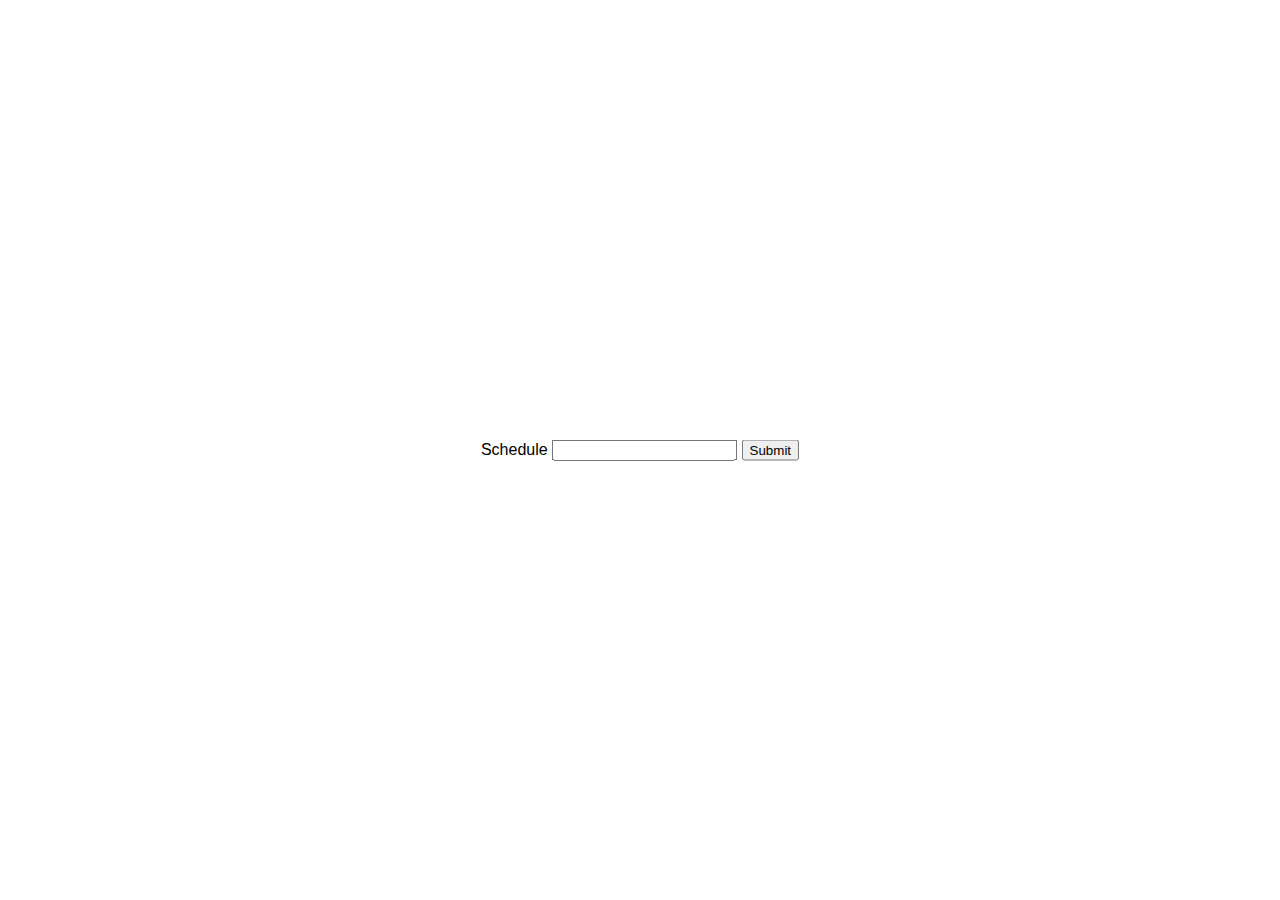
==== main_page.html @ 47f76352 "started adding functionality to add events" ====
<!DOCTYPE html>
<html lang="en">
<head>
    <meta charset="UTF-8">
    <meta http-equiv="X-UA-Compatible" content="IE=edge">
    <meta name="viewport" content="width=device-width, initial-scale=1.0">
    <title>Sanctum</title>
    <!-- link javascript file -->
    <!-- link css file -->
    <link rel="stylesheet" href="./styles.css">
</head>
<body>
    <!-- create a form to add a schedule -->
    <div class="schedule">
        <form action="index.html" method="post">
            <label for="schedule">Schedule</label>
            <input type="text" id="schedule">
            <button type="button" id="schedule-button"> Submit</button>
        </form>
    </div>
    <div class="month hidden">
        <div>
            <ul>
                <li class="prev">&#10094;</li>
                <li class="next">&#10095;</li>
                <li>August<br><span style="font-size:18px">2021</span></li>
            </ul>
        </div>
        
        <ul class="weekdays">
        <li>Mo</li>
        <li>Tu</li>
        <li>We</li>
        <li>Th</li>
        <li>Fr</li>
        <li>Sa</li>
        <li>Su</li>
        </ul>
        
        <ul class="days">
        <li>1</li>
        <li>2</li>
        <li>3</li>
        <li>4</li>
        <li>5</li>
        <li>6</li>
        <li>7</li>
        <li>8</li>
        <li>9</li>
        <li><span class="active">10</span></li>
        <li>11</li>
        ...etc
        </ul>
    </div>
</body>
</html>
---- styles.css ----
/* center the name div horizontally and vertically*/
.name, .schedule{
    text-align: center;
    position: absolute;
    top: 50%;
    left: 50%;
    transform: translate(-50%, -50%);
}

ul {list-style-type: none;}
body {font-family: Verdana, sans-serif;}

/* Month header */
.month {
  padding: 70px 25px;
  width: 100%;
  background: #1abc9c;
  text-align: center;
}

/* Month list */
.month ul {
  margin: 0;
  padding: 0;
}

.month ul li {
  color: white;
  font-size: 20px;
  text-transform: uppercase;
  letter-spacing: 3px;
}

/* Previous button inside month header */
.month .prev {
  float: left;
  padding-top: 10px;
}

/* Next button */
.month .next {
  float: right;
  padding-top: 10px;
}

/* Weekdays (Mon-Sun) */
.weekdays {
  margin: 0;
  padding: 10px 0;
  background-color:#ddd;
}

.weekdays li {
  display: inline-block;
  width: 13.6%;
  color: #666;
  text-align: center;
}

/* Days (1-31) */
.days {
  padding: 10px 0;
  background: #eee;
  margin: 0;
}

.days li {
  list-style-type: none;
  display: inline-block;
  width: 13.6%;
  text-align: center;
  margin-bottom: 5px;
  font-size:12px;
  color: #777;
}

/* Highlight the "current" day */
.days li .active {
  padding: 5px;
  background: #1abc9c;
  color: white !important
}

.hidden{
    display: none;
}
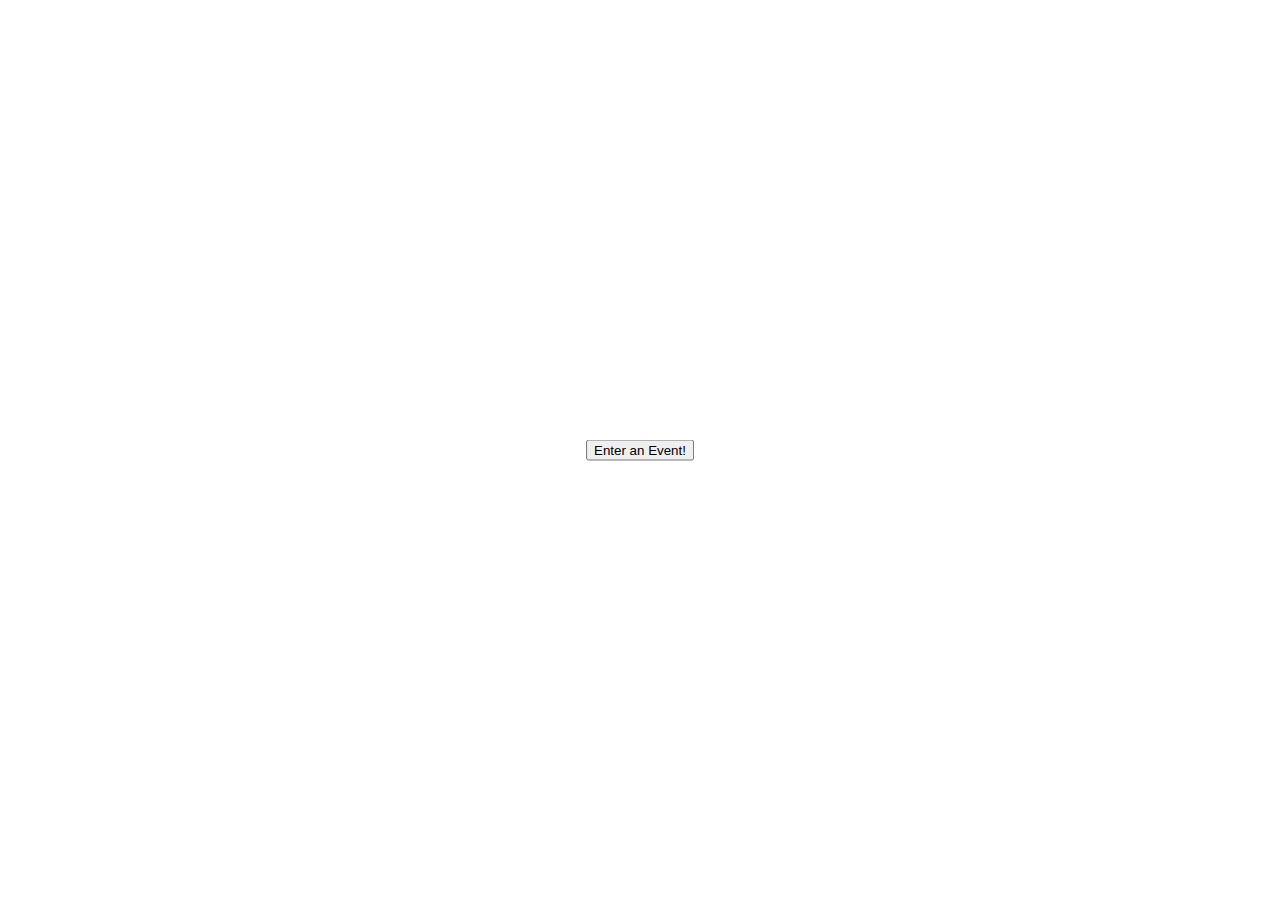
==== commit 683edfbb: "started adding functionality to add events" ====
--- a/main_page.html
+++ b/main_page.html
@@ -6,51 +6,50 @@
     <meta name="viewport" content="width=device-width, initial-scale=1.0">
     <title>Sanctum</title>
     <!-- link javascript file -->
+    <script src="./app.js" defer></script>
     <!-- link css file -->
     <link rel="stylesheet" href="./styles.css">
 </head>
 <body>
     <!-- create a form to add a schedule -->
-    <div class="schedule">
-        <form action="index.html" method="post">
-            <label for="schedule">Schedule</label>
-            <input type="text" id="schedule">
-            <button type="button" id="schedule-button"> Submit</button>
-        </form>
-    </div>
-    <div class="month hidden">
-        <div>
-            <ul>
-                <li class="prev">&#10094;</li>
-                <li class="next">&#10095;</li>
-                <li>August<br><span style="font-size:18px">2021</span></li>
+    <div class="container">
+        
+        <button type="button" id="event-button">Enter an Event!</button>
+
+        <div class="month hidden">
+            <div>
+                <ul>
+                    <li class="prev">&#10094;</li>
+                    <li class="next">&#10095;</li>
+                    <li>August<br><span style="font-size:18px">2021</span></li>
+                </ul>
+            </div>
+            
+            <ul class="weekdays">
+            <li>Mo</li>
+            <li>Tu</li>
+            <li>We</li>
+            <li>Th</li>
+            <li>Fr</li>
+            <li>Sa</li>
+            <li>Su</li>
+            </ul>
+            
+            <ul class="days">
+            <li>1</li>
+            <li>2</li>
+            <li>3</li>
+            <li>4</li>
+            <li>5</li>
+            <li>6</li>
+            <li>7</li>
+            <li>8</li>
+            <li>9</li>
+            <li><span class="active">10</span></li>
+            <li>11</li>
+            ...etc
             </ul>
         </div>
-        
-        <ul class="weekdays">
-        <li>Mo</li>
-        <li>Tu</li>
-        <li>We</li>
-        <li>Th</li>
-        <li>Fr</li>
-        <li>Sa</li>
-        <li>Su</li>
-        </ul>
-        
-        <ul class="days">
-        <li>1</li>
-        <li>2</li>
-        <li>3</li>
-        <li>4</li>
-        <li>5</li>
-        <li>6</li>
-        <li>7</li>
-        <li>8</li>
-        <li>9</li>
-        <li><span class="active">10</span></li>
-        <li>11</li>
-        ...etc
-        </ul>
     </div>
 </body>
 </html>--- a/styles.css
+++ b/styles.css
@@ -1,5 +1,5 @@
 /* center the name div horizontally and vertically*/
-.name, .schedule{
+.name, #event-button{
     text-align: center;
     position: absolute;
     top: 50%;
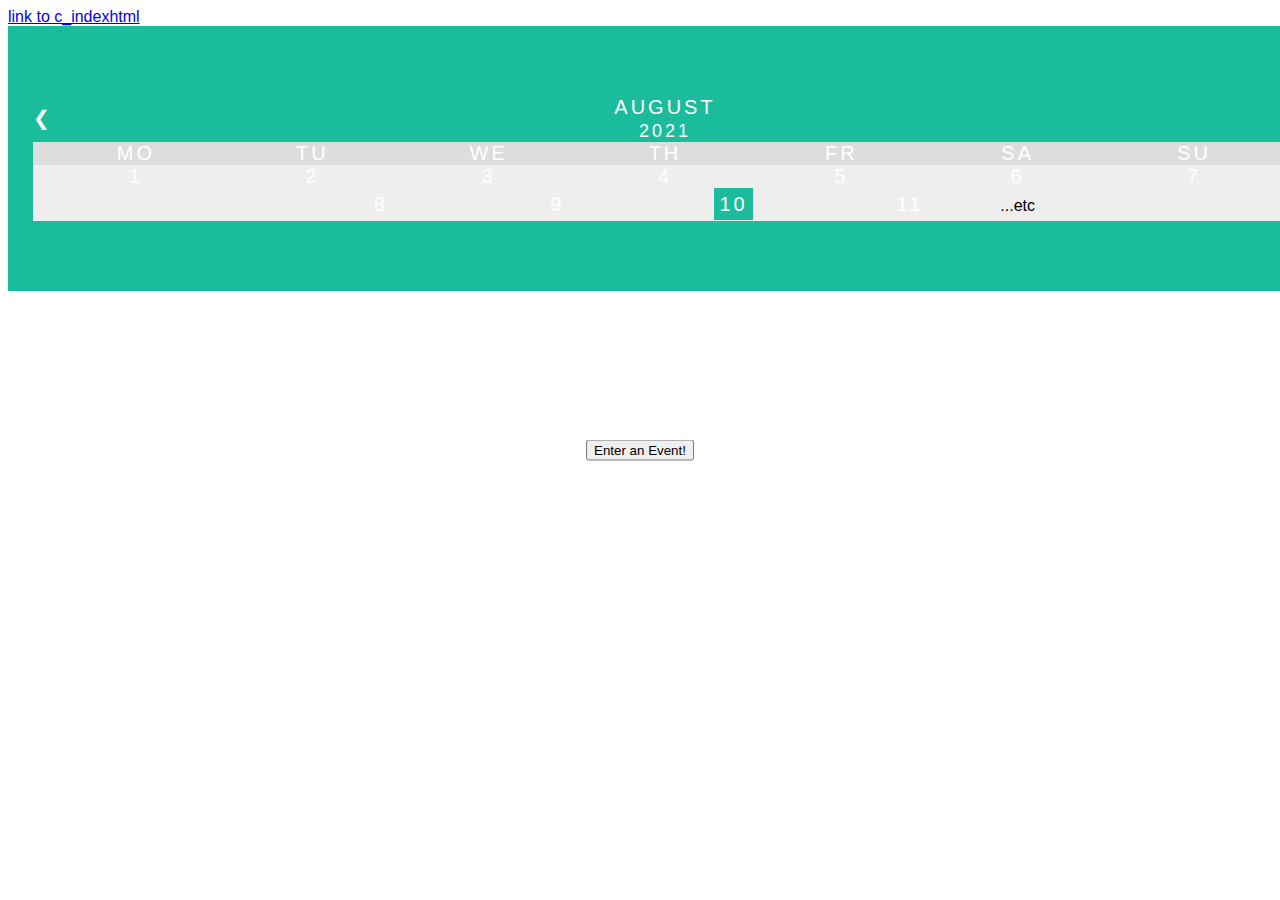
==== commit 865a662e: "started adding functionality to add events" ====
--- a/main_page.html
+++ b/main_page.html
@@ -6,17 +6,19 @@
     <meta name="viewport" content="width=device-width, initial-scale=1.0">
     <title>Sanctum</title>
     <!-- link javascript file -->
-    <script src="./app.js" defer></script>
+    
     <!-- link css file -->
     <link rel="stylesheet" href="./styles.css">
 </head>
 <body>
     <!-- create a form to add a schedule -->
+    <!-- create a link to c_index.html -->
+    <a href="./c_index.html">link to c_indexhtml</a>
     <div class="container">
         
-        <button type="button" id="event-button">Enter an Event!</button>
+        <button type="button" id="event-button" onclick="handleNewEvent()">Enter an Event!</button>
 
-        <div class="month hidden">
+        <div class="month">
             <div>
                 <ul>
                     <li class="prev">&#10094;</li>
@@ -51,5 +53,6 @@
             </ul>
         </div>
     </div>
+    <script src="./main_page.js" defer></script>
 </body>
 </html>--- a/styles.css
+++ b/styles.css
@@ -83,4 +83,6 @@
 
 .hidden{
     display: none;
-}+}
+
+
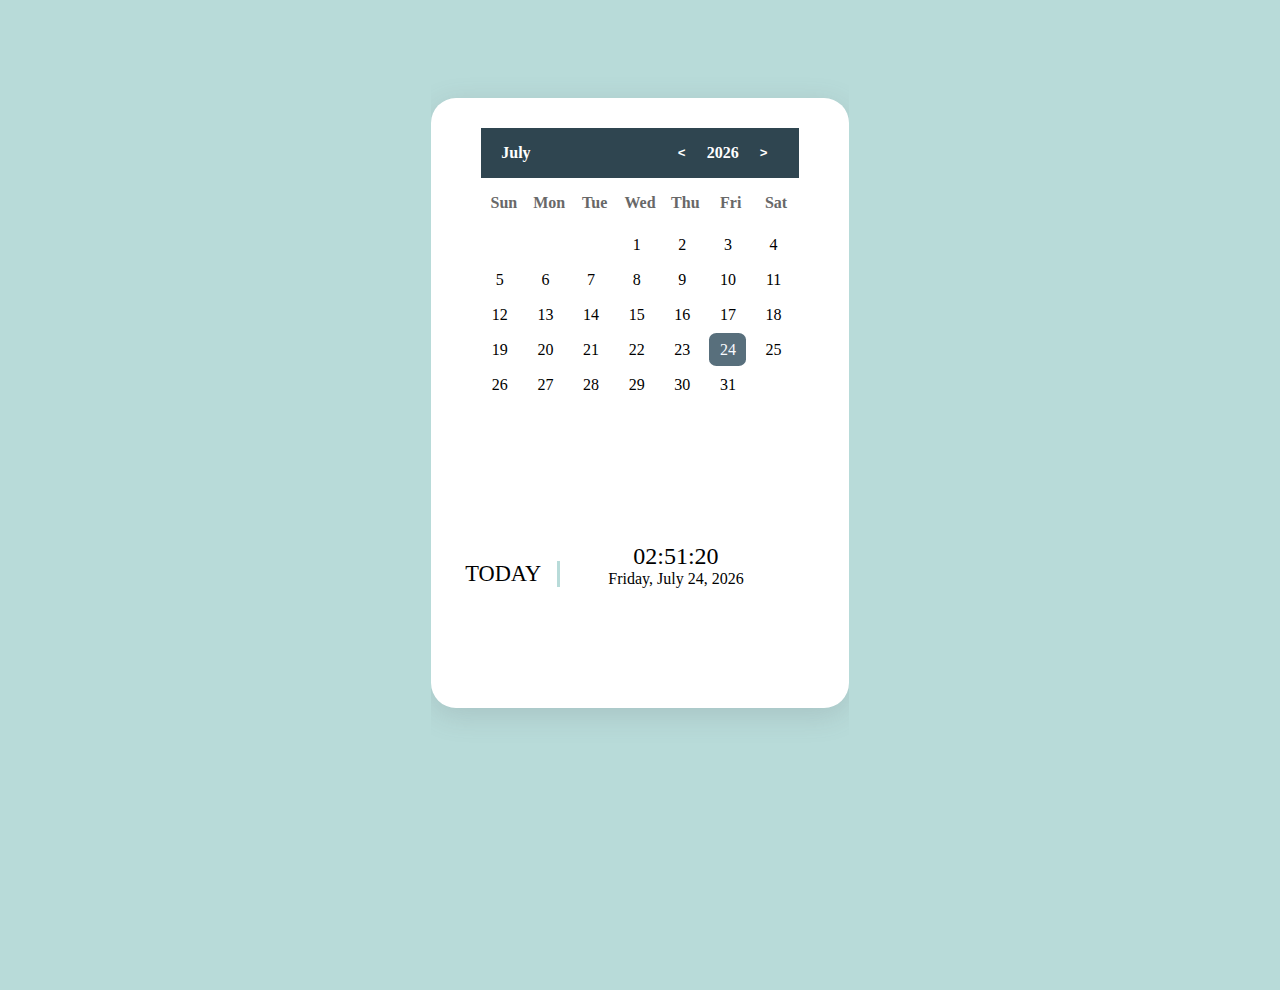
==== commit 26fa69bb: "started adding functionality to add events" ====
--- a/main_page.html
+++ b/main_page.html
@@ -1,58 +1,50 @@
-<!DOCTYPE html>
 <html lang="en">
-<head>
-    <meta charset="UTF-8">
-    <meta http-equiv="X-UA-Compatible" content="IE=edge">
-    <meta name="viewport" content="width=device-width, initial-scale=1.0">
-    <title>Sanctum</title>
-    <!-- link javascript file -->
-    
-    <!-- link css file -->
-    <link rel="stylesheet" href="./styles.css">
-</head>
-<body>
-    <!-- create a form to add a schedule -->
-    <!-- create a link to c_index.html -->
-    <a href="./c_index.html">link to c_indexhtml</a>
+  <head>
+    <meta charset="UTF-8" />
+    <meta http-equiv="X-UA-Compatible" content="IE=edge" />
+    <meta name="viewport" content="width=device-width, initial-scale=1.0" />
+    <title>CALENDAR</title>
+    <link rel="stylesheet" href="c_style.css" />
+    <script src="c_script.js" defer></script>
+  </head>
+  <body>
     <div class="container">
-        
-        <button type="button" id="event-button" onclick="handleNewEvent()">Enter an Event!</button>
+      <div class="calendar">
+        <div class="calendar-header">
+          <span class="month-picker" id="month-picker"> May </span>
+          <div class="year-picker" id="year-picker">
+            <span class="year-change" id="pre-year">
+              <pre><</pre>
+            </span>
+            <span id="year">2020 </span>
+            <span class="year-change" id="next-year">
+              <pre>></pre>
+            </span>
+          </div>
+        </div>
 
-        <div class="month">
-            <div>
-                <ul>
-                    <li class="prev">&#10094;</li>
-                    <li class="next">&#10095;</li>
-                    <li>August<br><span style="font-size:18px">2021</span></li>
-                </ul>
-            </div>
-            
-            <ul class="weekdays">
-            <li>Mo</li>
-            <li>Tu</li>
-            <li>We</li>
-            <li>Th</li>
-            <li>Fr</li>
-            <li>Sa</li>
-            <li>Su</li>
-            </ul>
-            
-            <ul class="days">
-            <li>1</li>
-            <li>2</li>
-            <li>3</li>
-            <li>4</li>
-            <li>5</li>
-            <li>6</li>
-            <li>7</li>
-            <li>8</li>
-            <li>9</li>
-            <li><span class="active">10</span></li>
-            <li>11</li>
-            ...etc
-            </ul>
+        <div class="calendar-body">
+          <div class="calendar-week-days">
+            <div>Sun</div>
+            <div>Mon</div>
+            <div>Tue</div>
+            <div>Wed</div>
+            <div>Thu</div>
+            <div>Fri</div>
+            <div>Sat</div>
+          </div>
+          <div class="calendar-days"></div>
         </div>
+        <div class="calendar-footer"></div>
+        <div class="date-time-formate">
+          <div class="day-text-formate">TODAY</div>
+          <div class="date-time-value">
+            <div class="time-formate">02:51:20</div>
+            <div class="date-formate">23 - july - 2022</div>
+          </div>
+        </div>
+        <div class="month-list"></div>
+      </div>
     </div>
-    <script src="./main_page.js" defer></script>
-</body>
+  </body>
 </html>--- a/c_style.css
+++ b/c_style.css
@@ -0,0 +1,296 @@
+:root {
+  --dark-text: #f8fbff;
+  --light-body: #f3f8fe;
+  --light-main: #fdfdfd;
+  --light-second: #c3c2c8;
+  --light-hover: #f0f0f0;
+  --light-text: #151426;
+  --light-btn: #586f7c;
+  --blue: #0000ff;
+  --white: #fff;
+  --shadow: rgba(100, 100, 111, 0.2) 0px 7px 29px 0px;
+  --font-family: consolas;
+}
+* {
+  padding: 0;
+  margin: 0;
+  box-sizing: border-box;
+}
+html,
+body {
+  place-items: center;
+  font-family: var(--font-family);
+  background: #b8dbd9;
+  overflow: hidden;
+}
+.container {
+  width: max-content;
+  height: max-content;
+  position: relative;
+  display: flex;
+  padding: 2% 0px 0px 0px;
+  justify-content: center;
+  top: 10%;
+  right: 0%;
+  width: 100%;
+  height: 100%;
+}
+.calendar {
+  height: 610px;
+  width: max-content;
+  background-color: white;
+  border-radius: 25px;
+  overflow: hidden;
+  padding: 30px 50px 0px 50px;
+}
+.calendar {
+  box-shadow: var(--shadow);
+}
+.calendar-header {
+  background: #2f4550;
+  display: flex;
+  justify-content: space-between;
+  align-items: center;
+  font-weight: 700;
+  color: var(--white);
+  padding: 10px;
+}
+.calendar-body {
+  pad: 10px;
+}
+.calendar-week-days {
+  display: grid;
+  grid-template-columns: repeat(7, 1fr);
+  font-weight: 600;
+  cursor: pointer;
+  color: rgb(104, 104, 104);
+}
+.calendar-week-days div:hover {
+  color: black;
+  transform: scale(1.2);
+  transition: all 0.2s ease-in-out;
+}
+.calendar-week-days div {
+  display: grid;
+  place-items: center;
+  color: var(--bg-second);
+  height: 50px;
+}
+.calendar-days {
+  display: grid;
+  grid-template-columns: repeat(7, 1fr);
+  gap: 2px;
+  color: var(--color-txt);
+}
+.calendar-days div {
+  width: 37px;
+  height: 33px;
+  display: flex;
+  align-items: center;
+  justify-content: center;
+  padding: 5px;
+  position: relative;
+  cursor: pointer;
+  animation: to-top 1s forwards;
+}
+.month-picker {
+  padding: 5px 10px;
+  border-radius: 10px;
+  cursor: pointer;
+}
+.month-picker:hover {
+  background-color: var(--color-hover);
+}
+.month-picker:hover {
+  color: var(--color-txt);
+}
+.year-picker {
+  display: flex;
+  align-items: center;
+}
+.year-change {
+  height: 30px;
+  width: 30px;
+  border-radius: 50%;
+  display: grid;
+  place-items: center;
+  margin: 0px 10px;
+  cursor: pointer;
+}
+.year-change:hover {
+  background-color: var(--light-btn);
+  transition: all 0.2s ease-in-out;
+  transform: scale(1.12);
+}
+.year-change:hover pre {
+  color: var(--bg-body);
+}
+.calendar-footer {
+  padding: 10px;
+  display: flex;
+  justify-content: flex-end;
+  align-items: center;
+}
+#year:hover {
+  cursor: pointer;
+  transform: scale(1.2);
+  transition: all 0.2 ease-in-out;
+}
+.calendar-days div span {
+  position: absolute;
+}
+.calendar-days div:hover {
+  transition: width 0.2s ease-in-out, height 0.2s ease-in-out;
+  background-color: #fbc7d4;
+  border-radius: 20%;
+  color: var(--dark-text);
+}
+.calendar-days div.current-date {
+  color: var(--dark-text);
+  background-color: var(--light-btn);
+  border-radius: 20%;
+}
+.month-list {
+  position: relative;
+  left: 0;
+  top: -50px;
+  background-color: #ebebeb;
+  color: var(--light-text);
+  display: grid;
+  grid-template-columns: repeat(3, auto);
+  gap: 5px;
+  border-radius: 20px;
+}
+.month-list > div {
+  display: grid;
+  place-content: center;
+  margin: 5px 10px;
+  transition: all 0.2s ease-in-out;
+}
+.month-list > div > div {
+  border-radius: 15px;
+  padding: 10px;
+  cursor: pointer;
+}
+.month-list > div > div:hover {
+  background-color: var(--light-btn);
+  color: var(--dark-text);
+  transform: scale(0.9);
+  transition: all 0.2s ease-in-out;
+}
+.month-list.show {
+  visibility: visible;
+  pointer-events: visible;
+  transition: 0.6s ease-in-out;
+  animation: to-left 0.71s forwards;
+}
+.month-list.hideonce {
+  visibility: hidden;
+}
+.month-list.hide {
+  animation: to-right 1s forwards;
+  visibility: none;
+  pointer-events: none;
+}
+.date-time-formate {
+  width: max-content;
+  height: max-content;
+  font-family: Dubai Light, Century Gothic;
+  position: relative;
+  display: inline;
+  top: 140px;
+  justify-content: center;
+}
+.day-text-formate {
+  font-family: Microsoft JhengHei UI;
+  font-size: 1.4rem;
+  padding-right: 5%;
+  border-right: 3px solid #b8dbd9;
+  position: absolute;
+  left: -1rem;
+}
+.date-time-value {
+  display: block;
+  height: max-content;
+  width: max-content;
+  position: relative;
+  left: 40%;
+  top: -18px;
+  text-align: center;
+}
+.time-formate {
+  font-size: 1.5rem;
+}
+.time-formate.hideTime {
+  animation: hidetime 1.5s forwards;
+}
+.day-text-formate.hidetime {
+  animation: hidetime 1.5s forwards;
+}
+.date-formate.hideTime {
+  animation: hidetime 1.5s forwards;
+}
+.day-text-formate.showtime {
+  animation: showtime 1s forwards;
+}
+.time-formate.showtime {
+  animation: showtime 1s forwards;
+}
+.date-formate.showtime {
+  animation: showtime 1s forwards;
+}
+@keyframes to-top {
+  0% {
+    transform: translateY(0);
+    opacity: 0;
+  }
+  100% {
+    transform: translateY(100%);
+    opacity: 1;
+  }
+}
+@keyframes to-left {
+  0% {
+    transform: translatex(230%);
+    opacity: 1;
+  }
+  100% {
+    transform: translatex(0);
+    opacity: 1;
+  }
+}
+@keyframes to-right {
+  10% {
+    transform: translatex(0);
+    opacity: 1;
+  }
+  100% {
+    transform: translatex(-150%);
+    opacity: 1;
+  }
+}
+@keyframes showtime {
+  0% {
+    transform: translatex(250%);
+    opacity: 1;
+  }
+  100% {
+    transform: translatex(0%);
+    opacity: 1;
+  }
+}
+@keyframes hidetime {
+  0% {
+    transform: translatex(0%);
+    opacity: 1;
+  }
+  100% {
+    transform: translatex(-370%);
+    opacity: 1;
+  }
+}
+@media (max-width: 375px) {
+  .month-list > div {
+    margin: 5px 0px;
+  }
+}
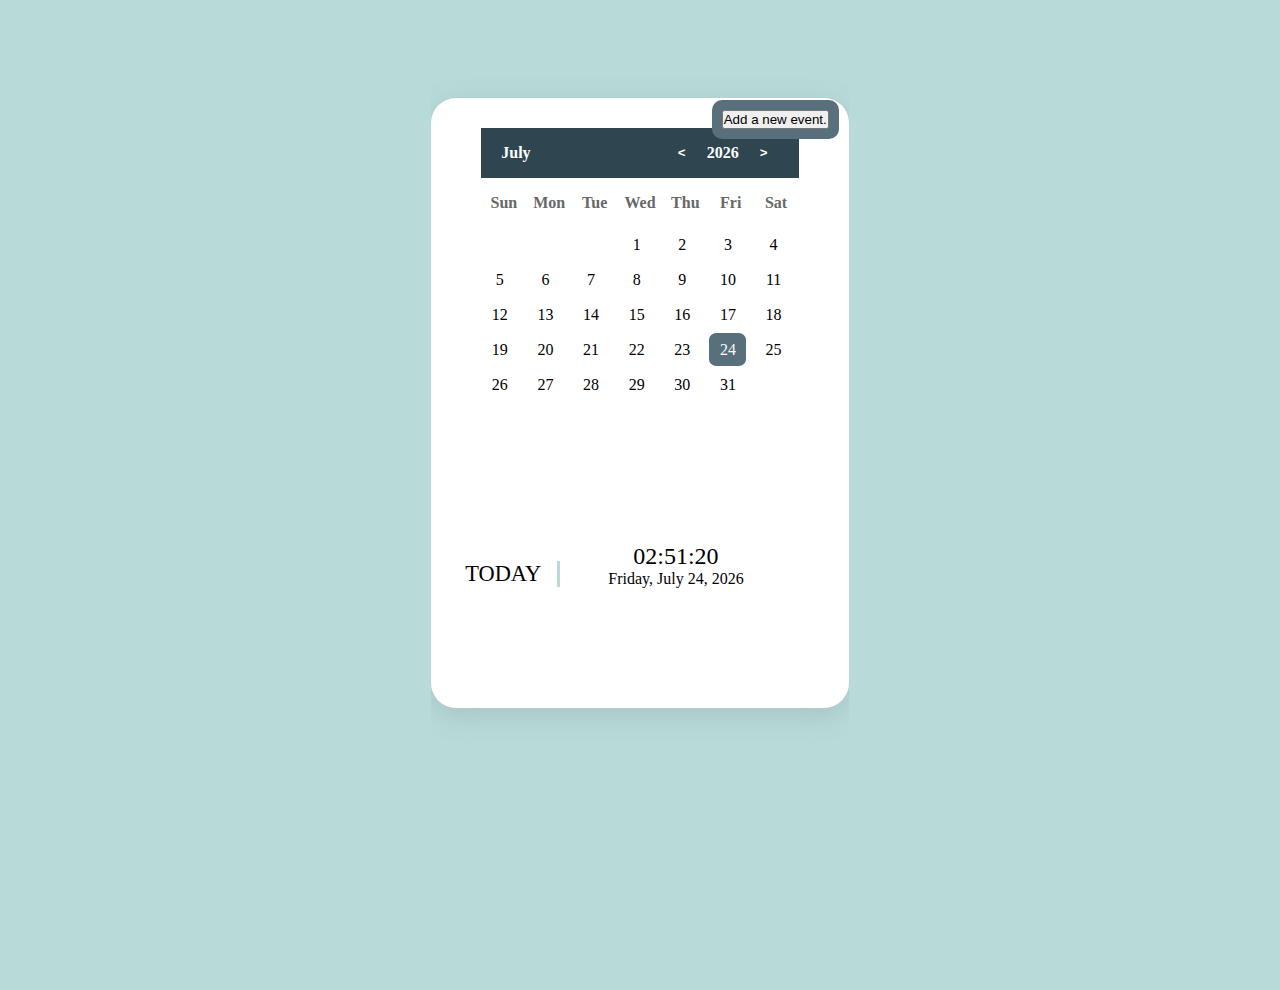
==== commit c4f3fb1f: "added icon" ====
--- a/main_page.html
+++ b/main_page.html
@@ -9,6 +9,9 @@
   </head>
   <body>
     <div class="container">
+        <div class="button">
+            <a><button id="new-event date-time-formate">Add a new event.</button></a>
+        </div>
       <div class="calendar">
         <div class="calendar-header">
           <span class="month-picker" id="month-picker"> May </span>
--- a/c_style.css
+++ b/c_style.css
@@ -294,3 +294,18 @@
     margin: 5px 0px;
   }
 }
+
+
+/*  align button to top right  */
+.button{
+  position: absolute;
+  top: 0;
+  right: 0;
+  margin: 10px;
+  padding: 10px;
+  border-radius: 10px;
+  background-color: var(--light-btn);
+  color: var(--dark-text);
+  cursor: pointer;
+  transition: all 0.2s ease-in-out;
+}
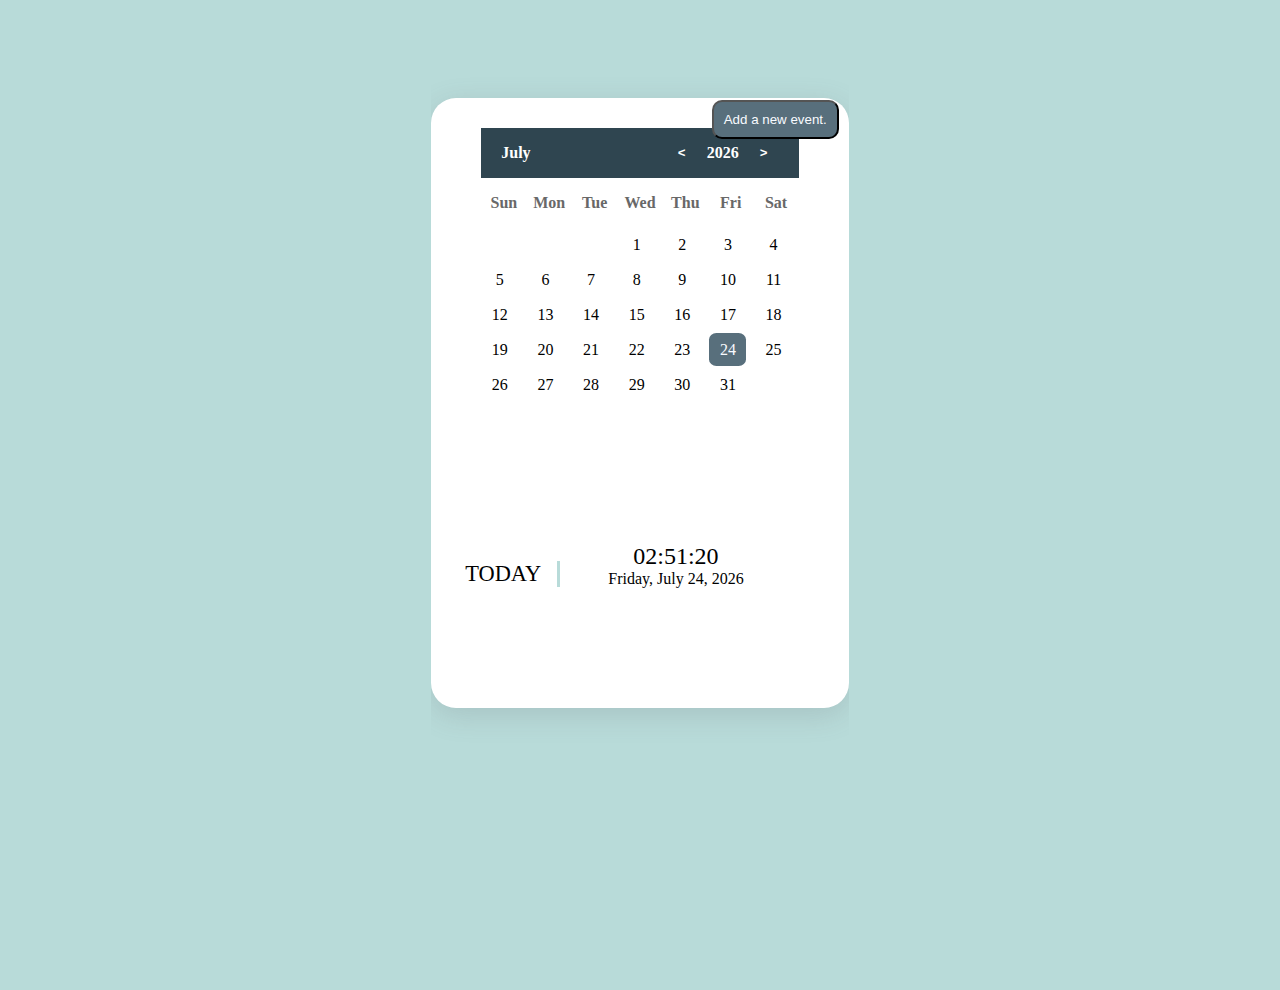
==== commit 28708922: "added icon" ====
--- a/main_page.html
+++ b/main_page.html
@@ -3,15 +3,16 @@
     <meta charset="UTF-8" />
     <meta http-equiv="X-UA-Compatible" content="IE=edge" />
     <meta name="viewport" content="width=device-width, initial-scale=1.0" />
-    <title>CALENDAR</title>
+    <title>Calender</title>
     <link rel="stylesheet" href="c_style.css" />
     <script src="c_script.js" defer></script>
+    <script src="main_page.js" defer></script>
+    <link rel="shortcut icon" href="./sanctum_website_tab_logo.png" type="image/x-icon"/>
   </head>
   <body>
     <div class="container">
-        <div class="button">
-            <a><button id="new-event date-time-formate">Add a new event.</button></a>
-        </div>
+        <a><button class="button" id="new-event date-time-formate" onclick="handleNewEvent()">Add a new event.</button></a>
+        
       <div class="calendar">
         <div class="calendar-header">
           <span class="month-picker" id="month-picker"> May </span>
